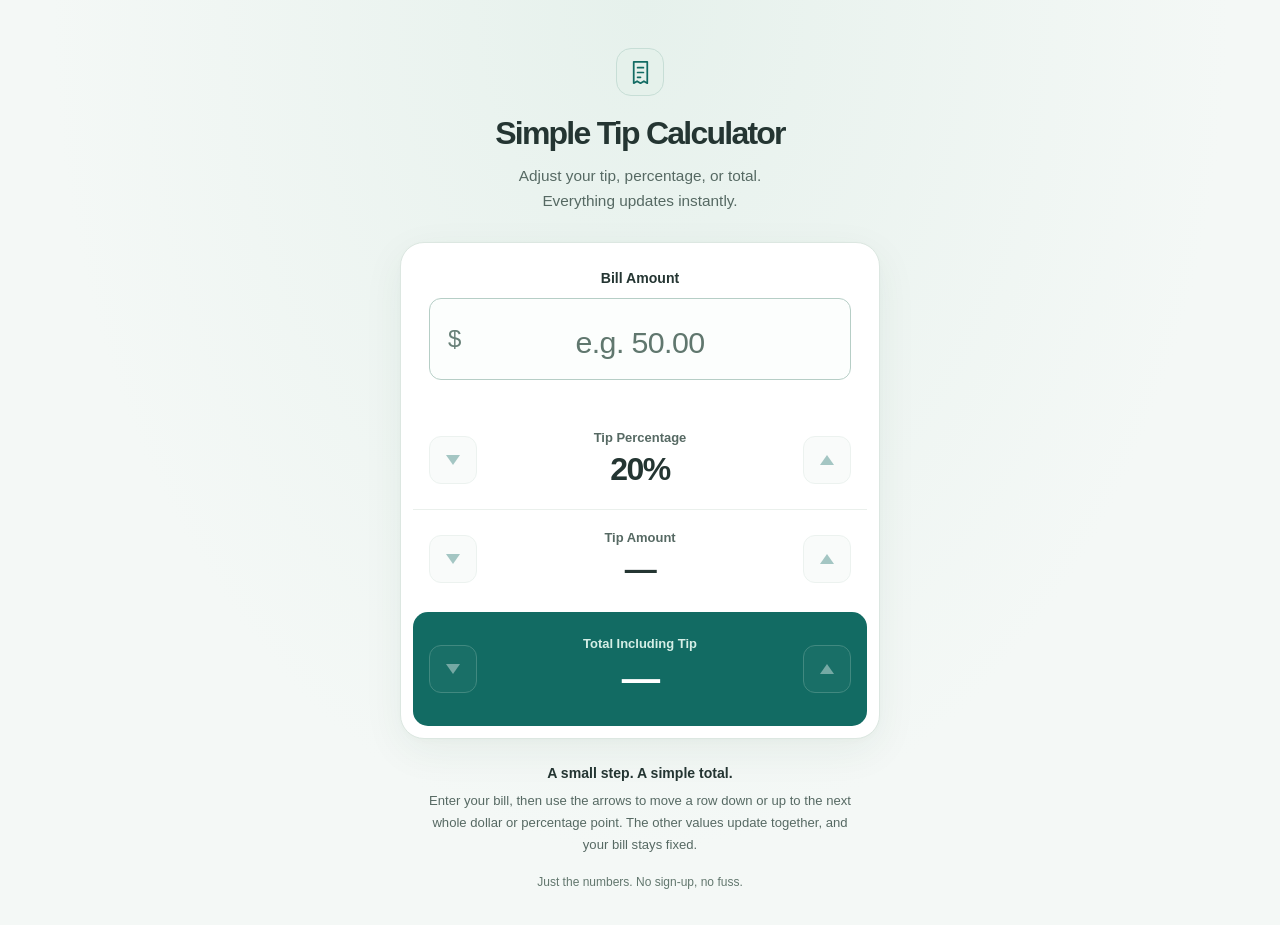
==== index.html @ 4c11f99b "Build standalone Simple Tip Calculator" ====
<!doctype html>
<html lang="en">
  <head>
    <meta charset="utf-8">
    <meta name="viewport" content="width=device-width, initial-scale=1">
    <meta name="theme-color" content="#126b63">
    <meta name="description" content="A simple, free tip calculator. Enter your bill, then adjust the tip percentage, tip amount, or total with easy whole-number steps.">
    <title>Simple Tip Calculator</title>
    <link rel="icon" href="icon.svg" type="image/svg+xml">
    <link rel="stylesheet" href="styles.css">
    <script src="calculator.js" defer></script>
    <script src="app.js" defer></script>
  </head>
  <body>
    <main>
      <header class="page-header">
        <span class="brand-mark" aria-hidden="true">
          <svg viewBox="0 0 32 32" fill="none"><path d="M9 5h14v22l-3.5-2-3.5 2-3.5-2L9 27V5Z" stroke="currentColor" stroke-width="1.8" stroke-linejoin="round"/><path d="M13 11h6m-6 5h6m-6 5h3" stroke="currentColor" stroke-width="1.8" stroke-linecap="round"/></svg>
        </span>
        <h1>Simple Tip Calculator</h1>
        <p>Adjust your tip, percentage, or total.<br class="desktop-break"> Everything updates instantly.</p>
      </header>

      <section class="calculator" aria-label="Tip calculator">
        <div class="bill-section">
          <label for="bill">Bill Amount</label>
          <div class="bill-box">
            <span class="currency" aria-hidden="true">$</span>
            <input id="bill" type="text" inputmode="decimal" placeholder="e.g. 50.00" autocomplete="off" spellcheck="false" aria-describedby="bill-error" enterkeyhint="done">
          </div>
          <p id="bill-error" class="error" aria-live="polite"></p>
        </div>

        <div class="results">
          <div class="result-row">
            <button type="button" class="step-button" data-type="percent" data-direction="-1" aria-label="Decrease tip percentage" disabled><span class="triangle down" aria-hidden="true"></span></button>
            <div class="result-text"><span id="percent-label" class="result-label">Tip Percentage</span><output id="percent" aria-labelledby="percent-label">20%</output></div>
            <button type="button" class="step-button" data-type="percent" data-direction="1" aria-label="Increase tip percentage" disabled><span class="triangle up" aria-hidden="true"></span></button>
          </div>
          <div class="result-row">
            <button type="button" class="step-button" data-type="tip" data-direction="-1" aria-label="Decrease tip amount" disabled><span class="triangle down" aria-hidden="true"></span></button>
            <div class="result-text"><span id="tip-label" class="result-label">Tip Amount</span><output id="tip" aria-labelledby="tip-label">—</output></div>
            <button type="button" class="step-button" data-type="tip" data-direction="1" aria-label="Increase tip amount" disabled><span class="triangle up" aria-hidden="true"></span></button>
          </div>
          <div class="result-row total-row">
            <button type="button" class="step-button" data-type="total" data-direction="-1" aria-label="Decrease total including tip" disabled><span class="triangle down" aria-hidden="true"></span></button>
            <div class="result-text"><span id="total-label" class="result-label">Total Including Tip</span><output id="total" aria-labelledby="total-label">—</output></div>
            <button type="button" class="step-button" data-type="total" data-direction="1" aria-label="Increase total including tip" disabled><span class="triangle up" aria-hidden="true"></span></button>
          </div>
        </div>
      </section>

      <aside class="explanation" aria-label="How to use the calculator">
        <h2>A small step. A simple total.</h2>
        <p>Enter your bill, then use the arrows to move a row down or up to the next whole dollar or percentage point. The other values update together, and your bill stays fixed.</p>
        <p class="privacy-note">Just the numbers. No sign-up, no fuss.</p>
      </aside>
      <noscript><p class="noscript">Please enable JavaScript to use the calculator.</p></noscript>
    </main>
  </body>
</html>
---- styles.css ----
:root {
  color-scheme: light;
  font-family: -apple-system, BlinkMacSystemFont, "Segoe UI", sans-serif;
  color: #243532;
  background: #f4f8f6;
  font-synthesis: none;
  -webkit-font-smoothing: antialiased;
}

* { box-sizing: border-box; }
body { margin: 0; background: radial-gradient(ellipse at 50% 0%, #e6f1ec 0%, transparent 65%); }
main { width: min(100% - 32px, 480px); margin: 0 auto; padding: 48px 0 32px; }
.page-header { text-align: center; margin-bottom: 28px; }
.brand-mark { display: grid; place-items: center; width: 48px; height: 48px; margin: 0 auto 18px; border: 1px solid #c7ded6; border-radius: 15px; color: #126b63; background: #e5f1eb; }
.brand-mark svg { width: 31px; height: 31px; }
h1 { font-size: clamp(1.65rem, 6.5vw, 2rem); letter-spacing: -0.055em; line-height: 1.2; margin: 0 0 12px; font-weight: 750; }
.page-header p { margin: 0; color: #566963; font-size: 0.96rem; line-height: 1.6; }
.calculator { background: #fff; border: 1px solid #dce7e1; border-radius: 24px; box-shadow: 0 12px 40px #244d3610, 0 2px 6px #244d3605; overflow: hidden; }
.bill-section { padding: 27px 28px 5px; }
.bill-section label { display: block; text-align: center; font-size: 0.88rem; font-weight: 650; margin-bottom: 12px; }
.bill-box { position: relative; border: 1.5px solid #b6cec6; border-radius: 12px; background: #fcfefd; transition: border-color 120ms, box-shadow 120ms; }
.bill-box:focus-within { border-color: #126b63; box-shadow: 0 0 0 3px #126b6324; }
.bill-box:has([aria-invalid="true"]) { border-color: #a23228; }
.currency { position: absolute; top: 50%; left: 18px; transform: translateY(-50%); color: #688078; font-size: 1.5rem; pointer-events: none; }
#bill { display: block; width: 100%; min-width: 0; padding: 16px 44px; border: 0; border-radius: inherit; background: transparent; color: #243532; font: inherit; font-size: clamp(1.8rem, 8vw, 2.6rem); font-weight: 600; font-variant-numeric: tabular-nums; letter-spacing: -0.04em; text-align: center; outline: none; }
#bill::placeholder { color: #60776e; opacity: 1; font-size: 0.73em; font-weight: 400; letter-spacing: -0.02em; }
.error { color: #a23228; font-size: 0.8rem; line-height: 1.4; min-height: 1.4em; margin: 8px 0 0; text-align: center; }
.results { padding: 0 12px 12px; }
.result-row { display: grid; grid-template-columns: 48px minmax(0, 1fr) 48px; align-items: center; gap: 10px; padding: 20px 16px; }
.result-row + .result-row { border-top: 1px solid #eaf0ec; }
.result-text { min-width: 0; text-align: center; }
.result-label { display: block; font-size: 0.81rem; font-weight: 550; color: #566963; margin-bottom: 5px; }
output { display: block; font-size: clamp(1.6rem, 7vw, 2rem); font-weight: 650; font-variant-numeric: tabular-nums; letter-spacing: -0.045em; line-height: 1.2; overflow-wrap: anywhere; }
.step-button { display: grid; place-items: center; width: 48px; height: 48px; padding: 0; background: #f0f6f3; border: 1px solid #cfdfd7; border-radius: 12px; color: #126b63; cursor: pointer; touch-action: manipulation; transition: background 100ms, transform 100ms, border-color 100ms; -webkit-tap-highlight-color: transparent; }
.triangle { width: 0; height: 0; border-left: 7px solid transparent; border-right: 7px solid transparent; }
.triangle.down { border-top: 10px solid currentColor; }
.triangle.up { border-bottom: 10px solid currentColor; }
@media (hover: hover) { .step-button:hover:enabled { background: #dbece4; border-color: #82b5a6; } }
.step-button:focus-visible { outline: 3px solid #126b63; outline-offset: 3px; }
.step-button:active:enabled { background: #badccd; transform: scale(0.94); }
.step-button:disabled { opacity: 0.38; cursor: default; }
.total-row { background: #126b63; border-radius: 15px; margin-top: 4px; padding-top: 24px; padding-bottom: 24px; color: #fff; }
.result-row.total-row { border-top: 0; }
.total-row .result-label { color: #d5eee6; }
.total-row output { font-size: clamp(1.85rem, 8vw, 2.4rem); font-weight: 700; }
.total-row .step-button { background: #ffffff12; border-color: #83b4a8; color: #fff; }
.total-row .step-button:focus-visible { outline-color: #fff; }
@media (hover: hover) { .total-row .step-button:hover:enabled { background: #ffffff2b; border-color: #fff; } }
.total-row .step-button:active:enabled { background: #ffffff45; }
.total-row .step-button:disabled { opacity: 0.42; }
.explanation { text-align: center; padding: 26px 18px 0; }
.explanation h2 { margin: 0 0 9px; font-size: 0.88rem; font-weight: 650; }
.explanation p { margin: 0; font-size: 0.82rem; line-height: 1.65; color: #566963; }
.explanation .privacy-note { margin-top: 18px; font-size: 0.75rem; color: #62776e; }
.noscript { color: #a23228; text-align: center; }
@media (max-width: 360px) {
  main { width: calc(100% - 24px); padding-top: 28px; }
  .bill-section { padding-right: 18px; padding-left: 18px; }
  .result-row { padding-right: 8px; padding-left: 8px; gap: 6px; }
  .desktop-break { display: none; }
}
@media (prefers-reduced-motion: reduce) { *, *::before, *::after { transition: none !important; } }
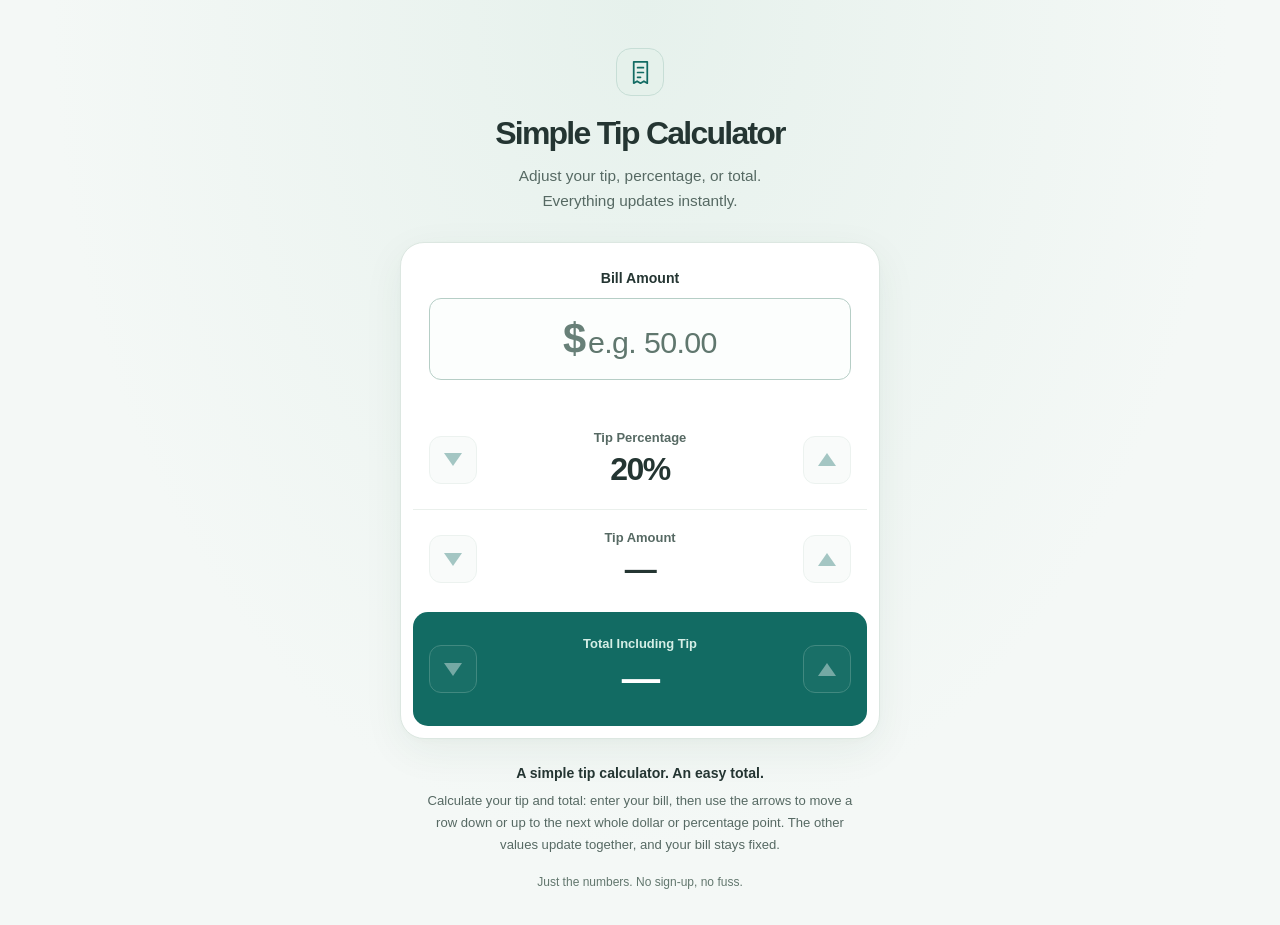
==== commit 2f60f531: "Polish bill display, selection, arrows, and search descriptions" ====
--- a/index.html
+++ b/index.html
@@ -4,7 +4,7 @@
     <meta charset="utf-8">
     <meta name="viewport" content="width=device-width, initial-scale=1">
     <meta name="theme-color" content="#126b63">
-    <meta name="description" content="A simple, free tip calculator. Enter your bill, then adjust the tip percentage, tip amount, or total with easy whole-number steps.">
+    <meta name="description" content="Use our free simple tip calculator to calculate your tip and total instantly. Enter your bill, then easily adjust the tip percentage, tip amount, or total.">
     <title>Simple Tip Calculator</title>
     <link rel="icon" href="icon.svg" type="image/svg+xml">
     <link rel="stylesheet" href="styles.css">
@@ -25,8 +25,11 @@
         <div class="bill-section">
           <label for="bill">Bill Amount</label>
           <div class="bill-box">
-            <span class="currency" aria-hidden="true">$</span>
-            <input id="bill" type="text" inputmode="decimal" placeholder="e.g. 50.00" autocomplete="off" spellcheck="false" aria-describedby="bill-error" enterkeyhint="done">
+            <div class="bill-entry">
+              <span class="currency" aria-hidden="true">$</span>
+              <span class="bill-measure is-placeholder" aria-hidden="true">e.g. 50.00</span>
+              <input id="bill" type="text" inputmode="decimal" placeholder="e.g. 50.00" autocomplete="off" spellcheck="false" aria-describedby="bill-error" enterkeyhint="done">
+            </div>
           </div>
           <p id="bill-error" class="error" aria-live="polite"></p>
         </div>
@@ -51,8 +54,8 @@
       </section>
 
       <aside class="explanation" aria-label="How to use the calculator">
-        <h2>A small step. A simple total.</h2>
-        <p>Enter your bill, then use the arrows to move a row down or up to the next whole dollar or percentage point. The other values update together, and your bill stays fixed.</p>
+        <h2>A simple tip calculator. An easy total.</h2>
+        <p>Calculate your tip and total: enter your bill, then use the arrows to move a row down or up to the next whole dollar or percentage point. The other values update together, and your bill stays fixed.</p>
         <p class="privacy-note">Just the numbers. No sign-up, no fuss.</p>
       </aside>
       <noscript><p class="noscript">Please enable JavaScript to use the calculator.</p></noscript>
--- a/styles.css
+++ b/styles.css
@@ -18,12 +18,17 @@
 .calculator { background: #fff; border: 1px solid #dce7e1; border-radius: 24px; box-shadow: 0 12px 40px #244d3610, 0 2px 6px #244d3605; overflow: hidden; }
 .bill-section { padding: 27px 28px 5px; }
 .bill-section label { display: block; text-align: center; font-size: 0.88rem; font-weight: 650; margin-bottom: 12px; }
-.bill-box { position: relative; border: 1.5px solid #b6cec6; border-radius: 12px; background: #fcfefd; transition: border-color 120ms, box-shadow 120ms; }
+.bill-box { display: flex; justify-content: center; padding: 16px 18px; cursor: text; border: 1.5px solid #b6cec6; border-radius: 12px; background: #fcfefd; transition: border-color 120ms, box-shadow 120ms; }
 .bill-box:focus-within { border-color: #126b63; box-shadow: 0 0 0 3px #126b6324; }
 .bill-box:has([aria-invalid="true"]) { border-color: #a23228; }
-.currency { position: absolute; top: 50%; left: 18px; transform: translateY(-50%); color: #688078; font-size: 1.5rem; pointer-events: none; }
-#bill { display: block; width: 100%; min-width: 0; padding: 16px 44px; border: 0; border-radius: inherit; background: transparent; color: #243532; font: inherit; font-size: clamp(1.8rem, 8vw, 2.6rem); font-weight: 600; font-variant-numeric: tabular-nums; letter-spacing: -0.04em; text-align: center; outline: none; }
-#bill::placeholder { color: #60776e; opacity: 1; font-size: 0.73em; font-weight: 400; letter-spacing: -0.02em; }
+.bill-entry { display: inline-grid; grid-template-columns: auto minmax(0, 1fr); align-items: baseline; column-gap: 0.08em; min-width: 0; max-width: 100%; font-size: clamp(1.8rem, 8vw, 2.6rem); font-weight: 600; font-variant-numeric: tabular-nums; letter-spacing: -0.04em; }
+.currency { grid-column: 1; grid-row: 1; color: #688078; pointer-events: none; }
+/* The invisible text sizes the input to its contents, keeping $ beside it.
+   Both occupy the same grid cell; long amounts stay within the bill box. */
+.bill-measure { grid-column: 2; grid-row: 1; visibility: hidden; white-space: pre; pointer-events: none; }
+#bill { grid-column: 2; grid-row: 1; display: block; width: 0; min-width: 100%; padding: 0; border: 0; background: transparent; color: #243532; font: inherit; letter-spacing: inherit; text-align: left; outline: none; }
+#bill::placeholder, .bill-measure.is-placeholder { font-size: 0.73em; font-weight: 400; letter-spacing: -0.02em; }
+#bill::placeholder { color: #60776e; opacity: 1; }
 .error { color: #a23228; font-size: 0.8rem; line-height: 1.4; min-height: 1.4em; margin: 8px 0 0; text-align: center; }
 .results { padding: 0 12px 12px; }
 .result-row { display: grid; grid-template-columns: 48px minmax(0, 1fr) 48px; align-items: center; gap: 10px; padding: 20px 16px; }
@@ -32,9 +37,9 @@
 .result-label { display: block; font-size: 0.81rem; font-weight: 550; color: #566963; margin-bottom: 5px; }
 output { display: block; font-size: clamp(1.6rem, 7vw, 2rem); font-weight: 650; font-variant-numeric: tabular-nums; letter-spacing: -0.045em; line-height: 1.2; overflow-wrap: anywhere; }
 .step-button { display: grid; place-items: center; width: 48px; height: 48px; padding: 0; background: #f0f6f3; border: 1px solid #cfdfd7; border-radius: 12px; color: #126b63; cursor: pointer; touch-action: manipulation; transition: background 100ms, transform 100ms, border-color 100ms; -webkit-tap-highlight-color: transparent; }
-.triangle { width: 0; height: 0; border-left: 7px solid transparent; border-right: 7px solid transparent; }
-.triangle.down { border-top: 10px solid currentColor; }
-.triangle.up { border-bottom: 10px solid currentColor; }
+.triangle { width: 0; height: 0; border-left: 9px solid transparent; border-right: 9px solid transparent; }
+.triangle.down { border-top: 13px solid currentColor; }
+.triangle.up { border-bottom: 13px solid currentColor; }
 @media (hover: hover) { .step-button:hover:enabled { background: #dbece4; border-color: #82b5a6; } }
 .step-button:focus-visible { outline: 3px solid #126b63; outline-offset: 3px; }
 .step-button:active:enabled { background: #badccd; transform: scale(0.94); }
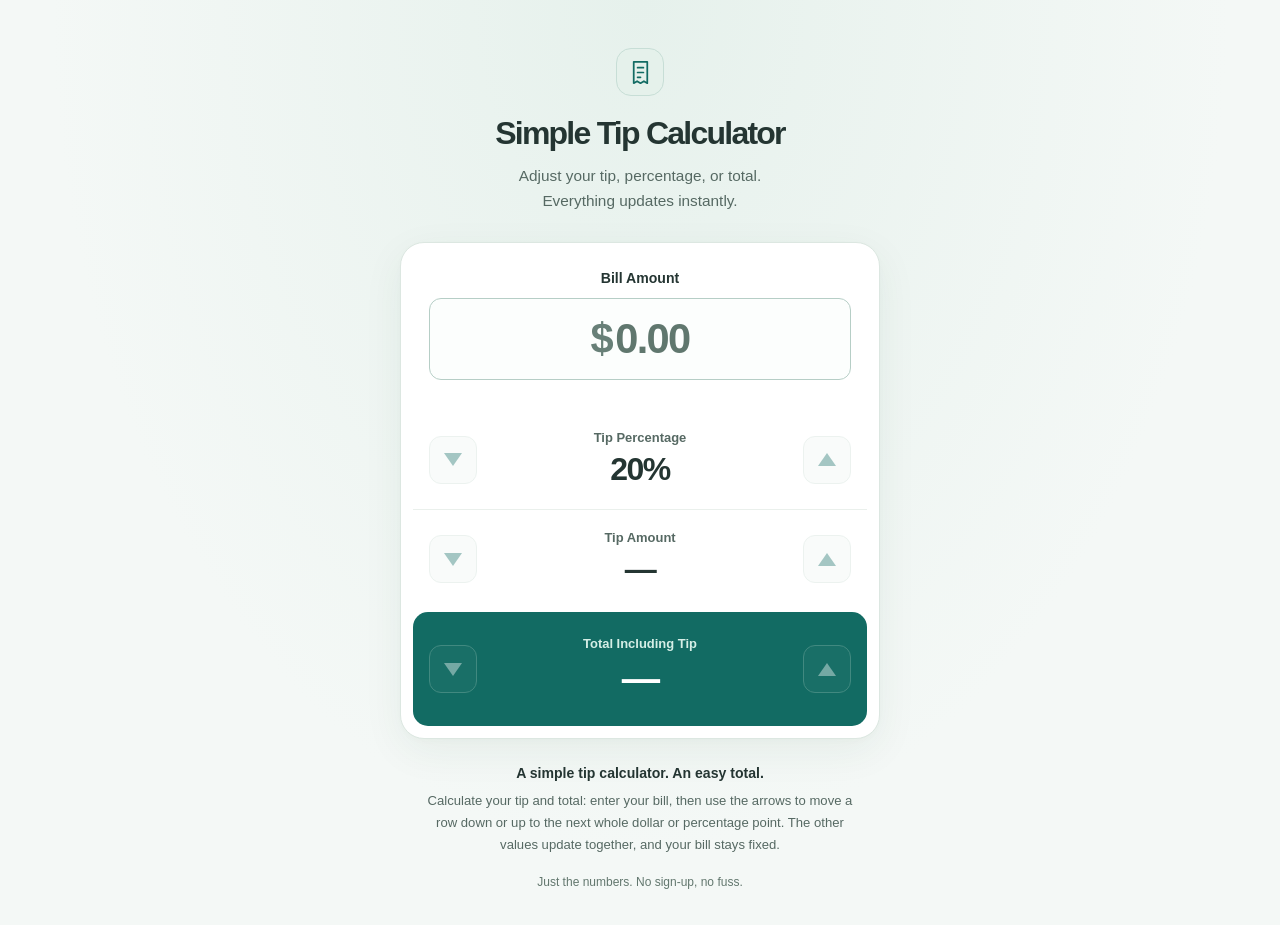
==== commit f1be8611: "Use matching-size 0.00 bill placeholder" ====
--- a/index.html
+++ b/index.html
@@ -27,8 +27,8 @@
           <div class="bill-box">
             <div class="bill-entry">
               <span class="currency" aria-hidden="true">$</span>
-              <span class="bill-measure is-placeholder" aria-hidden="true">e.g. 50.00</span>
-              <input id="bill" type="text" inputmode="decimal" placeholder="e.g. 50.00" autocomplete="off" spellcheck="false" aria-describedby="bill-error" enterkeyhint="done">
+              <span class="bill-measure is-placeholder" aria-hidden="true">0.00</span>
+              <input id="bill" type="text" inputmode="decimal" placeholder="0.00" autocomplete="off" spellcheck="false" aria-describedby="bill-error" enterkeyhint="done">
             </div>
           </div>
           <p id="bill-error" class="error" aria-live="polite"></p>
--- a/styles.css
+++ b/styles.css
@@ -27,7 +27,7 @@
    Both occupy the same grid cell; long amounts stay within the bill box. */
 .bill-measure { grid-column: 2; grid-row: 1; visibility: hidden; white-space: pre; pointer-events: none; }
 #bill { grid-column: 2; grid-row: 1; display: block; width: 0; min-width: 100%; padding: 0; border: 0; background: transparent; color: #243532; font: inherit; letter-spacing: inherit; text-align: left; outline: none; }
-#bill::placeholder, .bill-measure.is-placeholder { font-size: 0.73em; font-weight: 400; letter-spacing: -0.02em; }
+#bill::placeholder, .bill-measure.is-placeholder { font-size: inherit; font-weight: inherit; letter-spacing: inherit; }
 #bill::placeholder { color: #60776e; opacity: 1; }
 .error { color: #a23228; font-size: 0.8rem; line-height: 1.4; min-height: 1.4em; margin: 8px 0 0; text-align: center; }
 .results { padding: 0 12px 12px; }
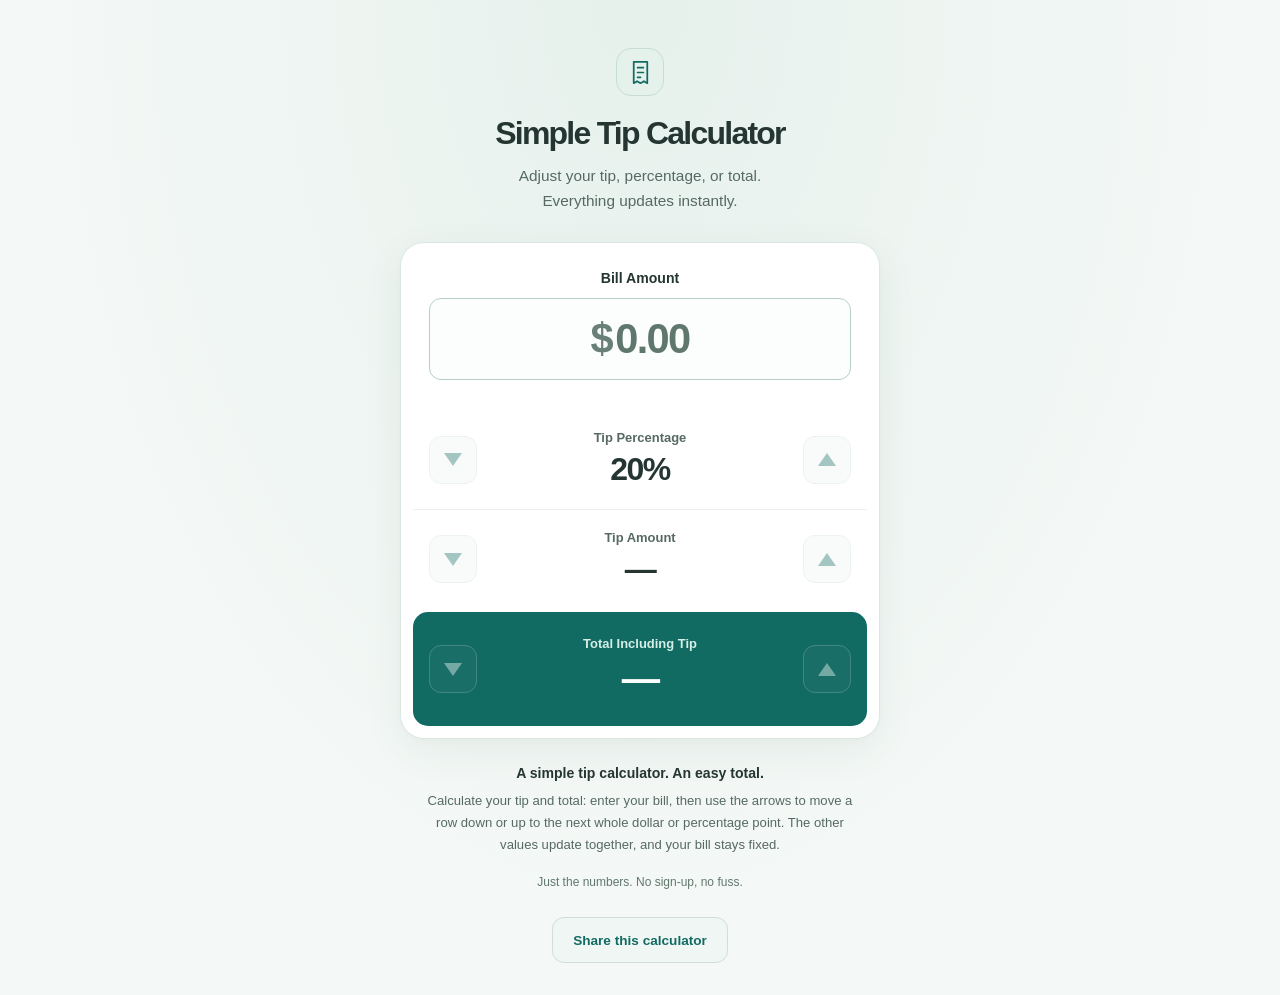
==== commit 5beaa977: "Add accessible website sharing with copy and manual fallbacks" ====
--- a/index.html
+++ b/index.html
@@ -10,6 +10,7 @@
     <link rel="stylesheet" href="styles.css">
     <script src="calculator.js" defer></script>
     <script src="app.js" defer></script>
+    <script src="share.js" defer></script>
   </head>
   <body>
     <main>
@@ -58,6 +59,18 @@
         <p>Calculate your tip and total: enter your bill, then use the arrows to move a row down or up to the next whole dollar or percentage point. The other values update together, and your bill stays fixed.</p>
         <p class="privacy-note">Just the numbers. No sign-up, no fuss.</p>
       </aside>
+      <section class="share-section" aria-label="Share this calculator">
+        <button id="share-calculator" class="share-button" type="button" aria-controls="share-fallback" aria-expanded="false">Share this calculator</button>
+        <div id="share-fallback" hidden>
+          <p>Share the calculator with a link.</p>
+          <button id="copy-link" class="share-button" type="button">Copy Link</button>
+        </div>
+        <p id="share-status" class="share-status" role="status"></p>
+        <div id="manual-copy" hidden>
+          <label for="share-url">Select and copy this link:</label>
+          <input id="share-url" type="text" value="https://simpletipcalculator.com/" readonly spellcheck="false">
+        </div>
+      </section>
       <noscript><p class="noscript">Please enable JavaScript to use the calculator.</p></noscript>
     </main>
   </body>
--- a/styles.css
+++ b/styles.css
@@ -57,6 +57,17 @@
 .explanation h2 { margin: 0 0 9px; font-size: 0.88rem; font-weight: 650; }
 .explanation p { margin: 0; font-size: 0.82rem; line-height: 1.65; color: #566963; }
 .explanation .privacy-note { margin-top: 18px; font-size: 0.75rem; color: #62776e; }
+.share-section { margin: 24px 18px 0; text-align: center; }
+.share-button { min-height: 46px; padding: 11px 20px; border: 1px solid #cfdfd7; border-radius: 12px; background: #f0f6f3; color: #126b63; font: inherit; font-size: 0.85rem; font-weight: 650; cursor: pointer; touch-action: manipulation; }
+@media (hover: hover) { .share-button:hover:enabled { background: #dbece4; border-color: #82b5a6; } }
+.share-button:focus-visible, #share-url:focus-visible { outline: 3px solid #126b63; outline-offset: 3px; }
+.share-button:active:enabled { background: #badccd; }
+.share-button:disabled { opacity: 0.5; cursor: default; }
+#share-fallback p, .share-status, #manual-copy label { color: #566963; font-size: 0.82rem; line-height: 1.6; }
+.share-status { margin: 10px 0 0; }
+.share-status:empty { margin: 0; }
+#manual-copy label { display: block; margin-top: 10px; }
+#share-url { width: 100%; min-width: 0; margin-top: 6px; padding: 12px 8px; border: 1px solid #b6cec6; border-radius: 8px; background: #fcfefd; color: #243532; font: inherit; font-size: 0.85rem; text-align: center; }
 .noscript { color: #a23228; text-align: center; }
 @media (max-width: 360px) {
   main { width: calc(100% - 24px); padding-top: 28px; }
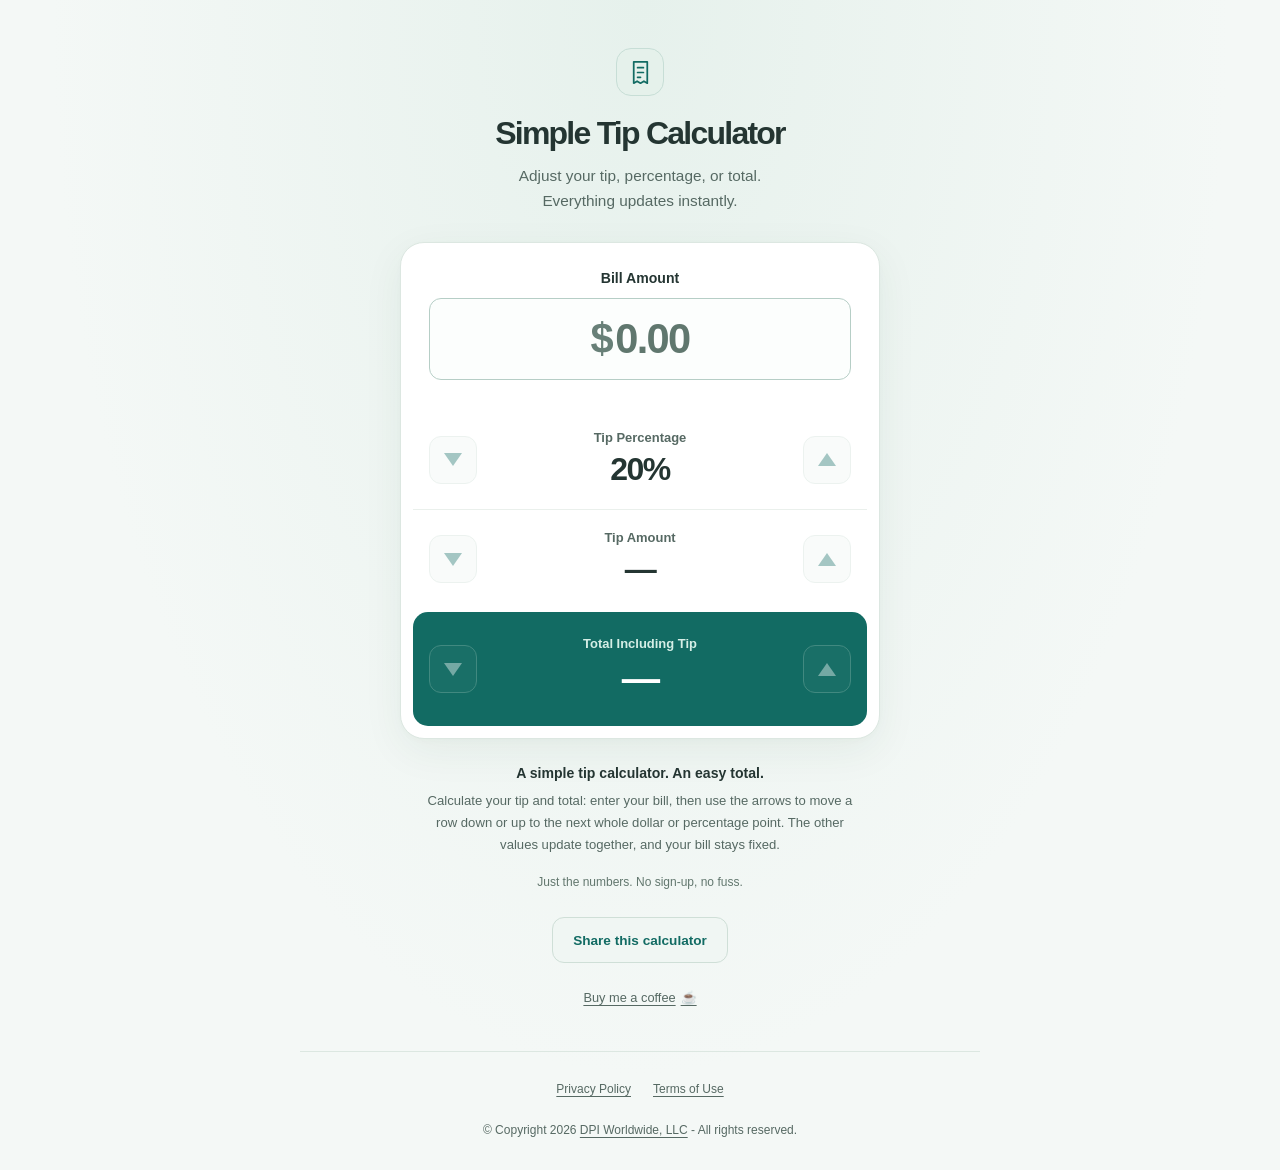
==== commit a4a1c2e8: "Add concise policy pages, support link, and shared footer" ====
--- a/index.html
+++ b/index.html
@@ -11,6 +11,7 @@
     <script src="calculator.js" defer></script>
     <script src="app.js" defer></script>
     <script src="share.js" defer></script>
+    <script src="footer.js" defer></script>
   </head>
   <body>
     <main>
@@ -71,7 +72,12 @@
           <input id="share-url" type="text" value="https://simpletipcalculator.com/" readonly spellcheck="false">
         </div>
       </section>
+      <p class="coffee-link"><a href="https://buymeacoffee.com/matt76allen" target="_blank" rel="noopener noreferrer">Buy me a coffee <span aria-hidden="true">☕</span></a></p>
       <noscript><p class="noscript">Please enable JavaScript to use the calculator.</p></noscript>
     </main>
+    <footer class="site-footer">
+      <nav aria-label="Legal"><a href="privacy.html">Privacy Policy</a><a href="terms.html">Terms of Use</a></nav>
+      <p>© Copyright <span data-copyright-year>2026</span> <a href="https://dpiworldwide.com/" rel="noreferrer">DPI Worldwide, LLC</a> - All rights reserved.</p>
+    </footer>
   </body>
 </html>
--- a/styles.css
+++ b/styles.css
@@ -68,6 +68,25 @@
 .share-status:empty { margin: 0; }
 #manual-copy label { display: block; margin-top: 10px; }
 #share-url { width: 100%; min-width: 0; margin-top: 6px; padding: 12px 8px; border: 1px solid #b6cec6; border-radius: 8px; background: #fcfefd; color: #243532; font: inherit; font-size: 0.85rem; text-align: center; }
+.coffee-link { margin: 12px 18px 0; text-align: center; font-size: 0.8rem; }
+.coffee-link a { display: inline-flex; align-items: center; gap: 5px; min-height: 44px; color: #566963; text-underline-offset: 3px; }
+.site-footer { width: min(100% - 32px, 680px); margin: 0 auto; padding: 16px 8px 28px; border-top: 1px solid #dce7e1; text-align: center; color: #566963; font-size: 0.75rem; line-height: 1.8; }
+.site-footer nav { display: flex; flex-wrap: wrap; justify-content: center; column-gap: 22px; }
+.site-footer nav a { display: inline-flex; align-items: center; min-height: 44px; }
+.site-footer a { color: inherit; text-underline-offset: 3px; }
+.site-footer p { margin: 8px 0 0; }
+.site-footer a[aria-current="page"] { font-weight: 650; }
+.coffee-link a:hover, .site-footer a:hover, .legal-page a:hover { color: #126b63; }
+.coffee-link a:focus-visible, .site-footer a:focus-visible, .legal-page a:focus-visible { outline: 3px solid #126b63; outline-offset: 4px; border-radius: 2px; }
+.legal-page { width: min(100% - 32px, 720px); padding-top: 28px; }
+.back-link { display: inline-flex; align-items: center; min-height: 44px; margin-bottom: 16px; color: #126b63; font-size: 0.88rem; text-underline-offset: 3px; }
+.legal-content { padding: clamp(22px, 5vw, 40px); border: 1px solid #dce7e1; border-radius: 24px; background: #fff; line-height: 1.75; overflow-wrap: anywhere; }
+.legal-content h1 { margin-bottom: 8px; }
+.legal-content h2 { margin: 28px 0 8px; font-size: 1.08rem; line-height: 1.4; letter-spacing: -0.02em; }
+.legal-content p { margin: 0 0 16px; font-size: 0.96rem; }
+.legal-content .updated { color: #566963; font-size: 0.82rem; margin-bottom: 24px; }
+.legal-content a { color: #126b63; text-underline-offset: 3px; }
+.legal-content address { font-style: normal; font-size: 0.96rem; }
 .noscript { color: #a23228; text-align: center; }
 @media (max-width: 360px) {
   main { width: calc(100% - 24px); padding-top: 28px; }
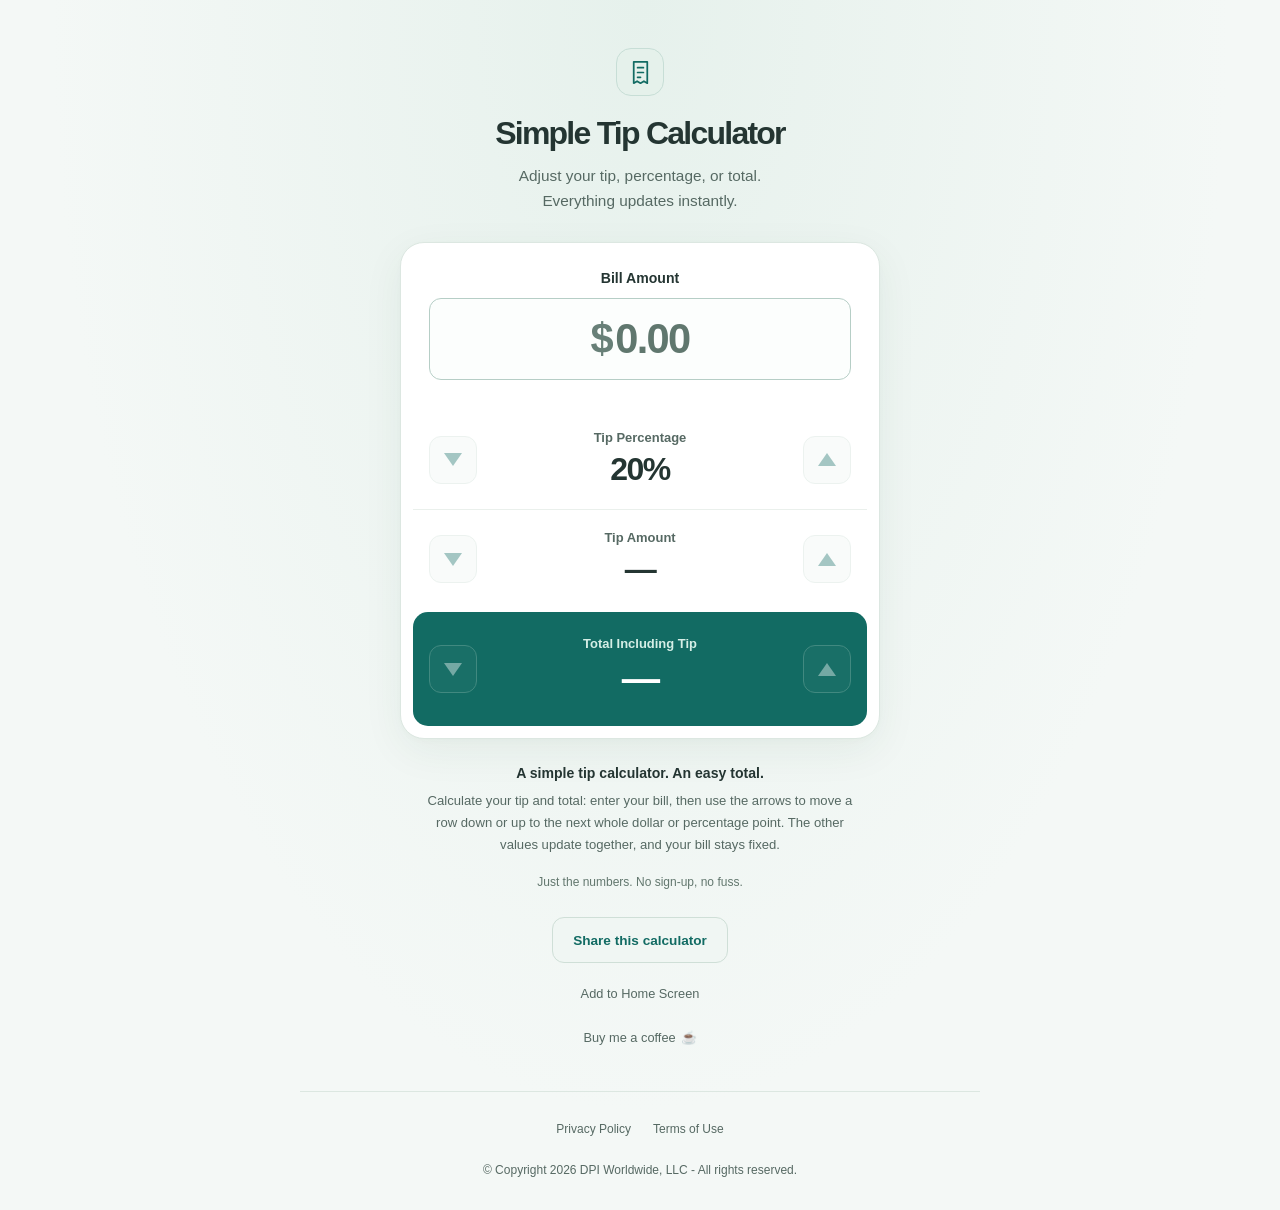
==== commit 93b15a69: "Add home-screen installation, offline support, and clean links" ====
--- a/index.html
+++ b/index.html
@@ -7,11 +7,16 @@
     <meta name="description" content="Use our free simple tip calculator to calculate your tip and total instantly. Enter your bill, then easily adjust the tip percentage, tip amount, or total.">
     <title>Simple Tip Calculator</title>
     <link rel="icon" href="icon.svg" type="image/svg+xml">
+    <link rel="apple-touch-icon" href="icons/apple-touch-icon.png">
+    <link rel="manifest" href="manifest.webmanifest">
+    <meta name="apple-mobile-web-app-capable" content="yes">
+    <meta name="apple-mobile-web-app-title" content="Tip Calculator">
     <link rel="stylesheet" href="styles.css">
     <script src="calculator.js" defer></script>
     <script src="app.js" defer></script>
     <script src="share.js" defer></script>
     <script src="footer.js" defer></script>
+    <script src="pwa.js" defer></script>
   </head>
   <body>
     <main>
@@ -72,6 +77,7 @@
           <input id="share-url" type="text" value="https://simpletipcalculator.com/" readonly spellcheck="false">
         </div>
       </section>
+      <p class="install-link" id="install-row"><button id="install-app" class="text-link" type="button" aria-haspopup="dialog" aria-controls="install-dialog">Add to Home Screen</button></p>
       <p class="coffee-link"><a href="https://buymeacoffee.com/matt76allen" target="_blank" rel="noopener noreferrer">Buy me a coffee <span aria-hidden="true">☕</span></a></p>
       <noscript><p class="noscript">Please enable JavaScript to use the calculator.</p></noscript>
     </main>
@@ -79,5 +85,12 @@
       <nav aria-label="Legal"><a href="privacy.html">Privacy Policy</a><a href="terms.html">Terms of Use</a></nav>
       <p>© Copyright <span data-copyright-year>2026</span> <a href="https://dpiworldwide.com/" rel="noreferrer">DPI Worldwide, LLC</a> - All rights reserved.</p>
     </footer>
+    <dialog id="install-dialog" aria-labelledby="install-title">
+      <h2 id="install-title">Add to Home Screen</h2>
+      <p id="install-instructions"></p>
+      <p id="offline-status" role="status">Visit online once and let the page finish loading to save the calculator for offline use.</p>
+      <p class="install-note">External links still need an internet connection. Your browser may remove saved files to free up space.</p>
+      <form method="dialog"><button class="share-button" type="submit">Close</button></form>
+    </dialog>
   </body>
 </html>
--- a/styles.css
+++ b/styles.css
@@ -8,6 +8,7 @@
 }
 
 * { box-sizing: border-box; }
+a { text-decoration: none; }
 body { margin: 0; background: radial-gradient(ellipse at 50% 0%, #e6f1ec 0%, transparent 65%); }
 main { width: min(100% - 32px, 480px); margin: 0 auto; padding: 48px 0 32px; }
 .page-header { text-align: center; margin-bottom: 28px; }
@@ -69,23 +70,36 @@
 #manual-copy label { display: block; margin-top: 10px; }
 #share-url { width: 100%; min-width: 0; margin-top: 6px; padding: 12px 8px; border: 1px solid #b6cec6; border-radius: 8px; background: #fcfefd; color: #243532; font: inherit; font-size: 0.85rem; text-align: center; }
 .coffee-link { margin: 12px 18px 0; text-align: center; font-size: 0.8rem; }
-.coffee-link a { display: inline-flex; align-items: center; gap: 5px; min-height: 44px; color: #566963; text-underline-offset: 3px; }
+.coffee-link a { display: inline-flex; align-items: center; gap: 5px; min-height: 44px; color: #566963; }
+.install-link { margin: 8px 18px 0; text-align: center; }
+.install-link + .coffee-link { margin-top: 0; }
+.text-link { min-height: 44px; padding: 8px; border: 0; background: none; color: #566963; font: inherit; font-size: 0.8rem; cursor: pointer; touch-action: manipulation; }
+.text-link:hover { color: #126b63; }
+.text-link:focus-visible { outline: 3px solid #126b63; outline-offset: 3px; border-radius: 2px; }
+.text-link:disabled { cursor: default; }
+#install-dialog { width: min(calc(100% - 32px), 420px); max-height: calc(100dvh - 48px); overflow-y: auto; padding: 24px; border: 1px solid #dce7e1; border-radius: 20px; background: #fcfefd; color: #243532; box-shadow: 0 16px 48px #24353224; }
+#install-dialog::backdrop { background: #24353280; }
+#install-dialog h2 { margin: 0 0 16px; font-size: 1.2rem; letter-spacing: -0.03em; }
+#install-dialog p { font-size: 0.9rem; line-height: 1.65; margin: 0 0 16px; }
+#install-dialog .install-note { font-size: 0.8rem; color: #566963; }
+#install-dialog form { text-align: right; }
 .site-footer { width: min(100% - 32px, 680px); margin: 0 auto; padding: 16px 8px 28px; border-top: 1px solid #dce7e1; text-align: center; color: #566963; font-size: 0.75rem; line-height: 1.8; }
 .site-footer nav { display: flex; flex-wrap: wrap; justify-content: center; column-gap: 22px; }
 .site-footer nav a { display: inline-flex; align-items: center; min-height: 44px; }
-.site-footer a { color: inherit; text-underline-offset: 3px; }
+.site-footer a { color: inherit; }
 .site-footer p { margin: 8px 0 0; }
 .site-footer a[aria-current="page"] { font-weight: 650; }
-.coffee-link a:hover, .site-footer a:hover, .legal-page a:hover { color: #126b63; }
+.coffee-link a:hover, .site-footer a:hover { color: #126b63; }
+.legal-page a:hover { color: #0c514b; }
 .coffee-link a:focus-visible, .site-footer a:focus-visible, .legal-page a:focus-visible { outline: 3px solid #126b63; outline-offset: 4px; border-radius: 2px; }
 .legal-page { width: min(100% - 32px, 720px); padding-top: 28px; }
-.back-link { display: inline-flex; align-items: center; min-height: 44px; margin-bottom: 16px; color: #126b63; font-size: 0.88rem; text-underline-offset: 3px; }
+.back-link { display: inline-flex; align-items: center; min-height: 44px; margin-bottom: 16px; color: #126b63; font-size: 0.88rem; }
 .legal-content { padding: clamp(22px, 5vw, 40px); border: 1px solid #dce7e1; border-radius: 24px; background: #fff; line-height: 1.75; overflow-wrap: anywhere; }
 .legal-content h1 { margin-bottom: 8px; }
 .legal-content h2 { margin: 28px 0 8px; font-size: 1.08rem; line-height: 1.4; letter-spacing: -0.02em; }
 .legal-content p { margin: 0 0 16px; font-size: 0.96rem; }
 .legal-content .updated { color: #566963; font-size: 0.82rem; margin-bottom: 24px; }
-.legal-content a { color: #126b63; text-underline-offset: 3px; }
+.legal-content a { color: #126b63; }
 .legal-content address { font-style: normal; font-size: 0.96rem; }
 .noscript { color: #a23228; text-align: center; }
 @media (max-width: 360px) {
